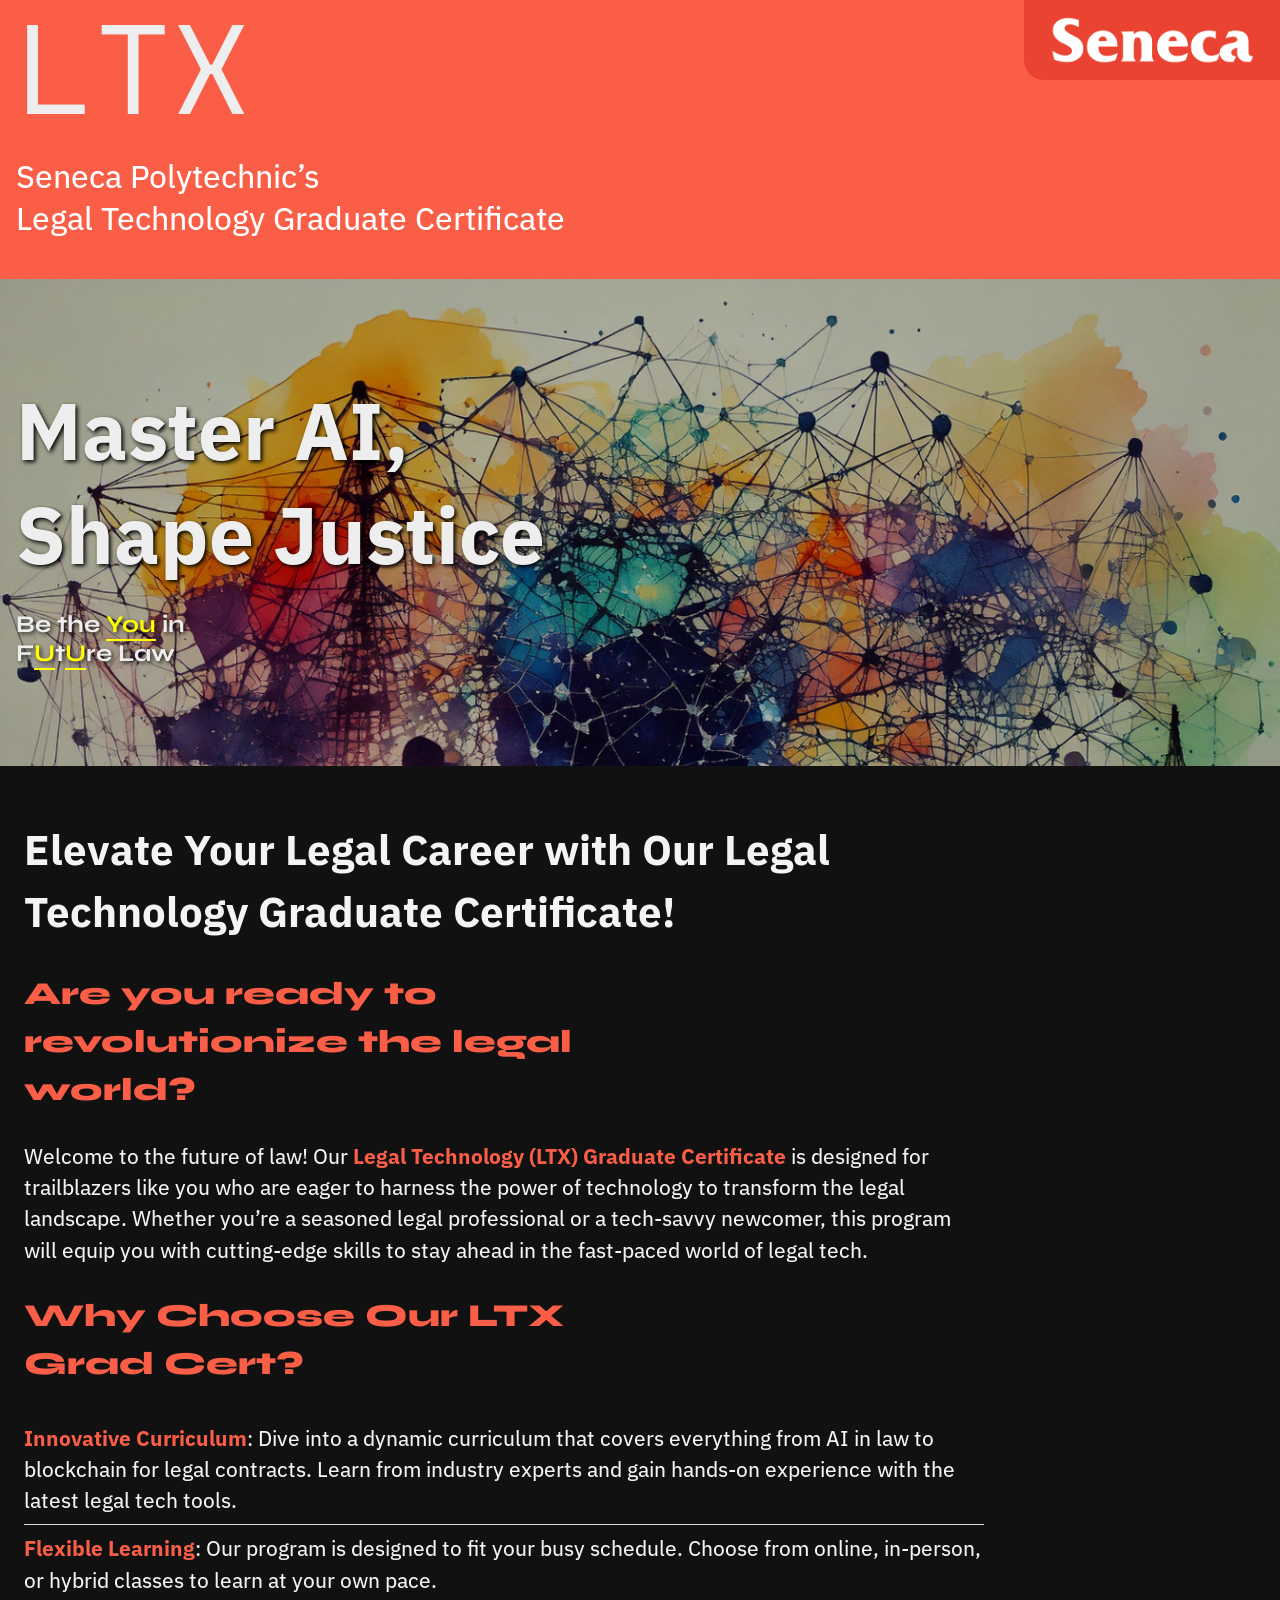
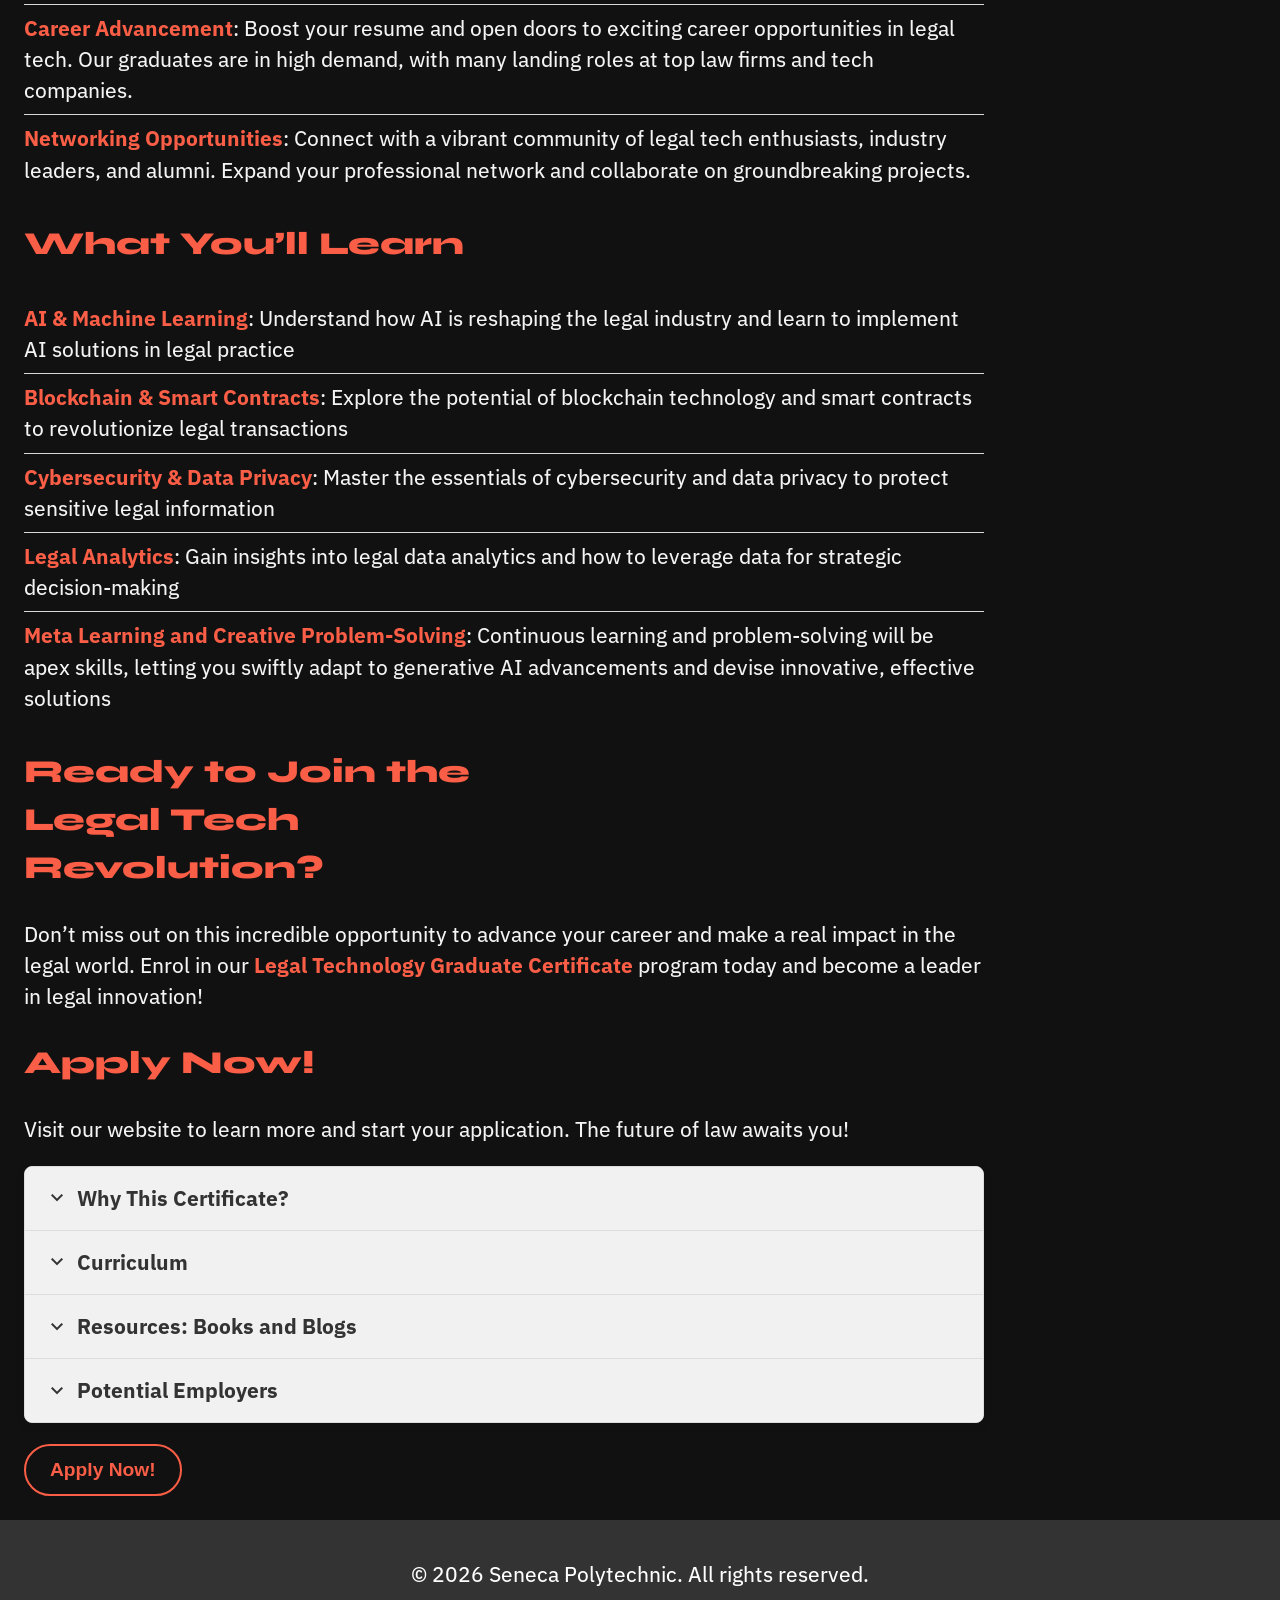
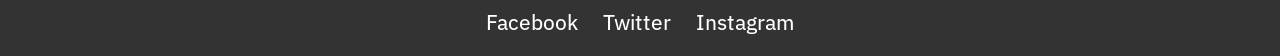
==== index.html @ 1e7fe257 "added missing periods" ====
<!DOCTYPE html>
<html lang="en">
  <head>
    <meta charset="UTF-8" />
    <meta name="viewport" content="width=device-width, initial-scale=1.0" />
    <title>
      LTX | Legal Technology Graduate Certificate | Seneca Polytechnic
    </title>
    <link rel="stylesheet" href="styles.css" />
    <link
      rel="stylesheet"
      href="https://fonts.googleapis.com/css2?family=Material+Symbols+Outlined"
    />
  </head>
  <body>
    <header>
      <div class="school">
        <img src="grfx/SenecaWhite.png" class="w80" alt="">
      </div>
      <div class="logo">LTX</div>
      <p class="medium">
        Seneca Polytechnic’s <br/>
        Legal Technology Graduate Certificate
      </p>
      <!-- <nav>
        <ul>
          <li><a href="index.html" class="active">Home</a></li>
          <li><a href="character-creation.html">Character Creation</a></li>
          <li><a href="classes.html">Classes</a></li>
          <li><a href="quests.html">Quests</a></li>
          <li><a href="progress.html">Progress Tracker</a></li>
          <li><a href="community.html">Community</a></li>
          <li><a href="game.html">Game</a></li>
        </ul>
      </nav> -->
    </header>
    <section class="hero index">
      <h1>Master AI, <br/>
        Shape Justice</p>
        <p class="eyebrow">Be the <span class="highlight">You</span> in <br/>
        F<span class="highlight">U</span>t<span class="highlight">U</span>re Law</p>
<!--       
      <button>Get Started</button> -->
    </section>

    <main>
    <h1>Elevate Your Legal Career with Our Legal Technology Graduate Certificate!</h1>
    <h2>Are you ready to revolutionize the legal world?</h2>
    <p>Welcome to the future of law! Our <strong>Legal Technology (LTX) Graduate Certificate</strong> is designed for trailblazers like you who are eager to harness the power of technology to transform the legal landscape. Whether you’re a seasoned legal professional or a tech-savvy newcomer, this program will equip you with cutting-edge skills to stay ahead in the fast-paced world of legal tech.</p>
    
    <h2>Why Choose Our LTX Grad Cert?</h2>
    <ul class="rule-light">
        <li><strong>Innovative Curriculum</strong>: Dive into a dynamic curriculum that covers everything from AI in law to blockchain for legal contracts. Learn from industry experts and gain hands-on experience with the latest legal tech tools.</li>
        <li><strong>Flexible Learning</strong>: Our program is designed to fit your busy schedule. Choose from online, in-person, or hybrid classes to learn at your own pace.</li>
        <li><strong>Career Advancement</strong>: Boost your resume and open doors to exciting career opportunities in legal tech. Our graduates are in high demand, with many landing roles at top law firms and tech companies.</li>
        <li><strong>Networking Opportunities</strong>: Connect with a vibrant community of legal tech enthusiasts, industry leaders, and alumni. Expand your professional network and collaborate on groundbreaking projects.</li>
    </ul>
    
    <h2>What You’ll Learn</h2>
    <ul class="rule-light">
        <li><strong>AI & Machine Learning</strong>: Understand how AI is reshaping the legal industry and learn to implement AI solutions in legal practice</li>
        <li><strong>Blockchain & Smart Contracts</strong>: Explore the potential of blockchain technology and smart contracts to revolutionize legal transactions</li>
        <li><strong>Cybersecurity & Data Privacy</strong>: Master the essentials of cybersecurity and data privacy to protect sensitive legal information</li>
        <li><strong>Legal Analytics</strong>: Gain insights into legal data analytics and how to leverage data for strategic decision-making</li>
        <li><strong>Meta Learning and Creative Problem-Solving</strong>: Continuous learning and problem-solving will be apex skills, letting you swiftly adapt to generative AI advancements and devise innovative, effective solutions</li>
    </ul>
    
    <h2>Ready to Join the Legal Tech Revolution? </h2>
    <p>Don’t miss out on this incredible opportunity to advance your career and make a real impact in the legal world. Enrol in our <strong>Legal Technology Graduate Certificate</strong> program today and become a leader in legal innovation!</p>
    
    <h2>Apply Now!</h2>
    <p>Visit our website to learn more and start your application. The future of law awaits you!</p>
     <section class="accordion">
    <div class="acc-item">
      <input type="checkbox" id="accordion-1" class="accordion-toggle">
      <label for="accordion-1" class="accordion-header">
        <span class="material-symbols-outlined accordion-arrow">expand_more</span>
        Why This Certificate?
      </label>
      <div class="accordion-content">
        <p>
          This graduate certificate program provides students with an
          interdisciplinary understanding of how technology, especially artificial intelligence (AI),
          intersects with law, legal practice, and governance. Participants will
          gain the skills to evaluate, implement, and manage AI solutions while
          addressing ethical, legal, and policy considerations.
        </p>
         <ol>
  <li><strong>Program Objectives</strong>
    <ul class="rule-dark">
      <li>Understanding the intersection of law and technology</li>
      <li>Proficiency in legal software and tools</li>
      <li>Knowledge of data privacy and cybersecurity laws</li>
      <li>Skills in legal research and document automation</li>
    </ul>
  </li>
  <li><strong>Program Structure</strong>
    <ul class="rule-dark">
      <li><em>Introduction to Legal Technology</em>: Overview of technology in the legal field</li>
      <li><em>Legal Software and Tools</em>: Training on software like case management systems, e-discovery tools, and contract analysis software</li>
      <li><em>Data Privacy and Cybersecurity</em>: Laws and best practices for protecting client data</li>
      <li><em>Legal Research and Document Automation</em>: Using technology to streamline legal research and document creation</li>
      <li><em>Blockchain and Smart Contracts</em>: Understanding blockchain technology and its application in legal contexts</li>
      <li><em>Ethics in Legal Technology</em>: Ethical considerations and professional responsibility in using technology in legal practice</li>
    </ul>
  </li>
  <li><strong>Delivery Method</strong> <br/>
    <span class="icon medium float-L grow accent big"> error </span>
    Students are expected to attend in-person classes. <strong>Some classes may have in-person assessments, even though the course delivery is remote or hybrid!</strong>
    <ul class="rule-dark">
      <li>In-Person: Traditional classroom setting</li>
      <li>Online: Fully online courses, either synchronous (live) or asynchronous (self-paced)</li>
      <li>Hybrid: A combination of in-person and online learning</li>
    </ul>
  </li>
  <li><strong>Program Length</strong>
    <ul class="rule-dark">
      <li>Graduate certificates are completed in eight months over two semesters (Fall, from September to December, and the following Winter, from January to April)</li>
    </ul>
  </li>
  <li><strong>Day Program</strong>
    <ul class="rule-dark">
      <li>Courses for this certificate are offered during the day, with classes and mandatory evaluations scheduled anytime between 8 am and 5 pm, Monday to Friday </li>
    </ul>
  </li>
  <li><strong>Industry Partnerships</strong>
    <ul class="rule-dark">
      <li>Collaborate with legal tech companies and law firms to provide practical experience and networking opportunities for students. Guest lectures, internships, and project-based learning can enhance the program</li>
    </ul>
  </li>
  <li><strong>Accreditation and Approval</strong>
    <ul class="rule-dark">
      <li>Ensure the program meets the accreditation standards and get approval from the relevant academic bodies at Seneca Polytechnic</li>
    </ul>
  </li>
  <li><strong>Marketing and Recruitment</strong>
    <ul class="rule-dark">
      <li>Develop a marketing plan to attract students. Highlight the demand for legal tech skills and the career opportunities available to graduates</li>
    </ul>
  </li>
</ol>

      </div>
    </div>

    <div class="acc-item">
      <input type="checkbox" id="accordion-2" class="accordion-toggle">
      <label for="accordion-2" class="accordion-header">
        <span class="material-symbols-outlined accordion-arrow">expand_more</span>
        Curriculum
      </label>
      <div class="accordion-content">
        
        <!--<table>
  <tr>
    <th>Course</th>
    <th>Course Name and Description</th>
  </tr>
  <tr>
    <td>AIL101</td>
    <td><strong>Introduction to AI and Law</strong><br>Overview of AI technologies and their applications in the legal field.<br>Basic legal principles and how they intersect with AI.</td>
  </tr>
  <tr>
    <td>DSP201</td>
    <td><strong>Data Security and Privacy Law</strong><br>Legal frameworks for data protection and privacy.<br>Case studies on data breaches and compliance requirements.</td>
  </tr>
  <tr>
    <td>AER202</td>
    <td><strong>AI Ethics, Privacy, and Regulation</strong><br>Ethical considerations in AI development and deployment.<br>Regulatory landscape for AI technologies.</td>
  </tr>
  <tr>
    <td>MLL301</td>
    <td><strong>Machine Learning for Legal Professionals</strong><br>Fundamentals of machine learning and its applications in law.<br>Hands-on projects to understand machine learning algorithms.</td>
  </tr>
  <tr>
    <td>LTI302</td>
    <td><strong>Legal Technology and Innovation</strong><br>Emerging technologies in the legal industry.<br>Tools and software for legal practice management and e-discovery.</td>
  </tr>
  <tr>
    <td>ARD303</td>
    <td><strong>AI Research and Development</strong><br>Methodologies for conducting AI research.<br>Current trends and future directions in AI research.</td>
  </tr>
  <tr>
    <td>AIP401</td>
    <td><strong>AI Project</strong><br>Capstone project involving the development or analysis of an AI application in the legal field.<br>Collaboration with peers and industry professionals.</td>
  </tr>
  <tr>
    <td>PSC101</td>
    <td><strong>Problem Solving and Critical Thinking</strong><br>Techniques for effective problem solving in legal contexts.<br>Case studies and practical exercises.</td>
  </tr>
  <tr>
    <td>CLS102</td>
    <td><strong>Continuous Learning Strategies</strong><br>Methods for staying updated with advancements in AI and law.<br>Resources and tools for lifelong learning.</td>
  </tr>
  <tr>
    <td>BCL201</td>
    <td><strong>Blockchain and the Law</strong><br>Legal implications of blockchain technology.<br>Applications of blockchain in legal contracts and transactions.</td>
  </tr>
  <tr>
    <td>CYL202</td>
    <td><strong>Cyberlaw</strong><br>Legal issues related to internet services and digital communication.<br>Impact of cybercrimes on legal practices.</td>
  </tr>
  <tr>
    <td>IPA203</td>
    <td><strong>Intellectual Property in the Age of AI</strong><br>Challenges of protecting intellectual property with AI advancements.<br>Case studies on AI-generated content and IP rights.</td>
  </tr>
</table> -->

<!-- Revised Table-->

<table>
  <tr>
    <th>Course</th>
    <th>Course Name and Description</th>
  </tr>
  <tr>
    <td><strong>PSC101</strong><br><span class="icon accent"> schedule </span> 2h</td>
    <td><strong>Problem Solving and Critical Thinking</strong><br>Techniques for effective problem solving in legal contexts.<br>Case studies and practical exercises.</td>
  </tr>
  <tr>
    <td><strong>CLS102</strong><br><span class="icon accent"> schedule </span> 2h</td>
    <td><strong>Continuous Learning Strategies</strong><br>Methods for staying updated with advancements in AI and law.<br>Resources and tools for lifelong learning.</td>
  </tr>
  <tr>
    <td><strong>AIL101</strong><br><span class="icon accent"> schedule </span> 3h</td>
    <td><strong>Introduction to AI and Law</strong><br>Overview of AI technologies and their applications in the legal field.<br>Basic legal principles and how they intersect with AI.</td>
  </tr>
  <tr>
    <td><strong>DSP201</strong><br><span class="icon accent"> schedule </span> 3h</td>
    <td><strong>Data Security and Privacy Law</strong><br>Legal frameworks for data protection and privacy, including comparison to those used in EU.<br>Case studies on data breaches and compliance requirements.</td>
  </tr>
  <tr>
    <td><strong>BCL201</strong><br><span class="icon accent"> schedule </span> 3h</td>
    <td><strong>Blockchain and the Law</strong><br>Legal implications (both illicit and legitimate) of blockchain technology.<br>Applications of and compliance measures for blockchain in legal contracts and transactions.</td>
  </tr>
  <tr>
    <td><strong>CYL202</strong><br><span class="icon accent"> schedule </span> 3h</td>
    <td><strong>Cyberlaw</strong><br>Legal issues related to internet services and digital communication.<br>Impact of cybercrimes on legal practices.</td>
  </tr>
  <tr>
    <td><strong>AER202</strong><br><span class="icon accent"> schedule </span> 3h</td>
    <td><strong>AI Ethics, Privacy, and Regulation</strong><br>Ethical considerations in AI development and deployment.<br>Regulatory landscape for AI technologies.</td>
  </tr>
  <tr>
    <td><strong>LTI302</strong><br><span class="icon accent"> schedule </span> 3h</td>
    <td><strong>Legal Technology and Innovation</strong><br>Emerging technologies in the legal industry.<br>Tools and software for legal practice management and e-discovery.</td>
  </tr>
  <tr>
    <td><strong>ARD303</strong><br><span class="icon accent"> schedule </span> 3h</td>
    <td><strong>AI Research and Development</strong><br>Methodologies for conducting AI research.<br>Current trends and future directions in AI research.</td>
  </tr>
  <tr>
    <td><strong>MLL301</strong><br><span class="icon accent"> schedule </span> 4h</td>
    <td><strong>Machine Learning for Legal Professionals</strong><br>Fundamentals of machine learning and its applications in law.<br>Hands-on projects to understand machine learning algorithms.</td>
  </tr>
  <tr>
    <td><strong>IPA203</strong><br><span class="icon accent"> schedule </span> 3h</td>
    <td><strong>Intellectual Property in the Age of AI</strong><br>Challenges of protecting intellectual property with AI advancements.<br>Case studies on AI-generated content and IP rights.</td>
  </tr>
  <tr>
    <td><strong>AIP401</strong><br><span class="icon accent"> schedule </span> *</td>
    <td><strong>AI Project</strong><br>Capstone project involving the development or analysis of an AI application in the legal field.<br>Collaboration with peers and industry professionals.</td>
  </tr>
</table>


      </div>
    </div>

    <div class="acc-item">
      <input type="checkbox" id="accordion-3" class="accordion-toggle">
      <label for="accordion-3" class="accordion-header">
        <span class="material-symbols-outlined accordion-arrow">expand_more</span>
        Resources: Books and Blogs
      </label>
      <div class="accordion-content">
        <table>
  <tr>
    <th>Type</th>
    <th>Title</th>
    <th>Author/Source</th>
    <th>Description</th>
  </tr>
  <tr>
    <td>Book</td>
    <td><strong>Rebooting Justice: More Technology, Fewer Lawyers, and the Future of Law</strong></td>
    <td>Benjamin H. Barton and Stephanos Bibas</td>
    <td>This book explores how technology can make legal services more accessible and affordable.</td>
  </tr>
  <tr>
    <td>Book</td>
    <td><strong>Successful Innovation Outcomes in Law: A Practical Guide for Law Firms, Law Departments and Other Legal Organizations</strong></td>
    <td>Dennis Kennedy</td>
    <td>A comprehensive guide on legal innovation, providing practical advice for implementing technology in legal practices.</td>
  </tr>
  <tr>
    <td>Book</td>
    <td><strong>Next Generation Contracts: A Paradigm Shift</strong></td>
    <td>Helena Haapio</td>
    <td>This book discusses how contracts can be developed to be more usable and useful for business, focusing on proactive contract management.</td>
  </tr>
  <tr>
    <td>Book</td>
    <td><strong>The Client-Centered Law Firm: How to Succeed in an Experience-Driven World</strong></td>
    <td>Jack Newton</td>
    <td>A guide on how law firms can leverage technology to improve client experiences and streamline operations.</td>
  </tr>
  <tr>
    <td>Book</td>
    <td><strong>Artificial Intelligence and Legal Analytics: New Tools for Law Practice in the Digital Age</strong></td>
    <td>Kevin D. Ashley</td>
    <td>An in-depth look at how AI and analytics are transforming the legal profession.</td>
  </tr>
  <tr>
    <td>Blog</td>
    <td><strong>Artificial Lawyer</strong></td>
    <td>Artificial Lawyer</td>
    <td>A blog dedicated to the latest news and insights on legal technology and innovation.</td>
  </tr>
  <tr>
    <td>Blog</td>
    <td><strong>LawSites</strong></td>
    <td>Robert Ambrogi</td>
    <td>Covers the latest in legal technology, including reviews of new tools and software.</td>
  </tr>
  <tr>
    <td>Blog</td>
    <td><strong>Legal Tech News</strong></td>
    <td>Legal Tech News</td>
    <td>Provides updates on the latest developments in legal technology and how they impact the legal industry.</td>
  </tr>
  <tr>
    <td>Blog</td>
    <td><strong>The National Society for Legal Technology Blog</strong></td>
    <td>National Society for Legal Technology</td>
    <td>Features articles on various aspects of legal technology and innovation.</td>
  </tr>
  <tr>
    <td>Blog</td>
    <td><strong>LexRatio</strong></td>
    <td>LexRatio</td>
    <td>Offers a curated list of educational content on different sub-fields of legal technology.</td>
  </tr>
</table>

      </div>
    </div>
    <div class="acc-item">
      <input type="checkbox" id="accordion-4" class="accordion-toggle">
      <label for="accordion-4" class="accordion-header">
        <span class="material-symbols-outlined accordion-arrow">expand_more</span>
        Potential Employers
      </label>
      <div class="accordion-content">

        <table>
  <tr>
    <th>Sector</th>
    <th>Potential Employers</th>
  </tr>
  <tr>
    <td><strong>Law Firms</strong></td>
    <td>
      <ul>
        <li>Large Law Firms (e.g., Macfarlanes)</li>
        <li>Boutique Law Firms specializing in technology law or intellectual property</li>
      </ul>
    </td>
  </tr>
  <tr>
    <td><strong>Corporate Legal Departments</strong></td>
    <td>
      <ul>
        <li>In-House Legal Teams in corporations</li>
      </ul>
    </td>
  </tr>
  <tr>
    <td><strong>Legal Technology Companies</strong></td>
    <td>
      <ul>
        <li>Legal Tech Startups</li>
        <li>Established Legal Tech Firms (e.g., Clio, Relativity, Thomson Reuters)</li>
      </ul>
    </td>
  </tr>
  <tr>
    <td><strong>Government and Public Sector</strong></td>
    <td>
      <ul>
        <li>Regulatory Bodies (e.g., Law Society of Ontario, Ministry of Labour)</li>
        <li>Judicial and Tribunal Systems</li>
      </ul>
    </td>
  </tr>
  <tr>
    <td><strong>Consulting Firms</strong></td>
    <td>
      <ul>
        <li>Legal and Technology Consulting Firms (e.g., Deloitte, PwC, EY)</li>
      </ul>
    </td>
  </tr>
  <tr>
    <td><strong>Academia and Research</strong></td>
    <td>
      <ul>
        <li>Universities and Research Institutions</li>
      </ul>
    </td>
  </tr>
  <tr>
    <td><strong>Non-Profit Organizations</strong></td>
    <td>
      <ul>
        <li>Legal Aid Societies</li>
        <li>Charities</li>
        <li>Non-Governmental Organizations (NGOs)</li>
      </ul>
    </td>
  </tr>
</table>

      
      
      </div>
  </section>
  <p></p>
  <button class="button-pill">
    Apply Now!
  </button>
  </main>
    <footer>
      <p>© 2026 Seneca Polytechnic. All rights reserved.</p>
      <div class="social-media">
        <a href="#">Facebook</a>
        <a href="#">Twitter</a>
        <a href="#">Instagram</a>
      </div>
    </footer>
  </body>
</html>
---- styles.css ----
@import url('https://fonts.googleapis.com/css2?family=Alegreya+SC:ital,wght@0,400..700;1,400..700&family=Alegreya+Sans+SC:ital,wght@0,100..700;1,100..700&family=Alegreya+Sans:ital,wght@0,100..900;1,100..900&family=IBM+Plex+Sans:ital,wght@0,100..700;1,100..700&family=Alegreya:ital,wght@0,400..900;1,400..900&family=Inter:ital,opsz,wght@0,14..32,100..900;1,14..32,100..900&family=Public+Sans:ital,wght@0,100..900;1,100..900&family=Space+Mono:ital,wght@0,400;0,700;1,400;1,700&family=Syne:wght@400..800&family=UnifrakturCook:wght@700&display=swap');

:root {
    --accent: #fa5e46;
    --header: #FA5E46;
    /* --accent: #39FF14; */
    --orange: #ff6700;
    --light: #eee;
    --button-color: #76c7c0;
    --border-color: #e0e0e0;
    --school: #da291c;
    --font-sans: "IBM Plex Sans"; 
    /* --font-sans: "Public Sans";
    /* --font-sans: "Inter"; */
    --font-serif: "Alegreya";
    --font-display: "IBM Plex Sans";
    /*--font-display: "Public Sans";
    /* --font-display: "Inter"; */
    --font-pop: "Syne";
    --font-logo: "Space Mono";
    --width-max: 60rem;
    --highlight: #ff0;
}
body {
    font-family: var(--font-sans), sans-serif;
    margin: 0;
    padding: 0;
    /* background-color: #f4f4f4; */
    background-color: #111;
    color: #f4f4f4;
    font-size: 1.3rem;
    font-weight: 450;
}

header {
    background-color: var(--header);
    color: #fff;
    padding: 0.5rem 1rem;
    text-align: left;
}

header .logo {
    font-size: 8rem;
    font-family: var(--font-logo);
    font-weight: 200;
    color: var(--light);
    line-height: 0.9;
}

header .school {
    position: fixed;
    top: 0;
    right: 0;  
    width: clamp(20%, 15rem, 15rem);
    height: clamp(3rem, 5rem, 5rem);
    background-color: rgba(218, 41, 28, 0.5);
    border-radius: 0 0 0 1.25rem;
    display: flex;
    align-items: center;
    justify-content: center;
    color: white;
    font-size: 1rem;
}
header .school img {
    max-width: 80%;
    padding: 0.5rem;
}

header a {
    font-size: 1.5rem;
    border-radius: 1.5rem;
    background-color: black;
    padding: 0.5rem 2rem;
    text-decoration: none;
    display: inline-block;
    cursor: poAlegreya Sans;
    border-radius: 16px;
}
header a:hover {
    background-color: goldenrod;
    color: #333;
}
strong {
    font-weight: 750;
    font-family: inherit;
    font-size: inherit;
    color: var(--accent);
}

nav ul {
    list-style: none;
    padding: 0;
}

nav ul li {
    display: inline;
    margin: 0 10px;
}

nav ul li a {
    color: #fff;
    text-decoration: none;
}
nav ul li a.active {
    cursor:default;
    background-color: #666;
    color: black;
}

.hero {
    background-size: cover;
    background-blend-mode: multiply;
    /* background-color: rgba(0, 102, 178, 0.8); */
    background-color: rgba(10, 10, 10, 0.3);
    color: var(--light);
    text-align: left;
    padding: 2rem 1rem;
}
.index {
    background-image: url('grfx/hero-bg-watercolour-0.jpg');
}
.quest {
    background-image: url('grfx/hero-bg-quest-wizard-f.jpg');
}

.hero h1 {
    font-size: 5rem;
    text-shadow: 2px 2px 4px rgba(0, 0, 0, 1);
    /* Text shadow */
    font-family: var(--font-display);
}

.hero p {
    font-size: 24px;
    text-shadow: 2px 2px 4px rgba(0, 0, 0, 0.7);
    /* Text shadow */
}

.hero button {
    background-color: var(--button-color);
    border: none;
    padding: 10px 20px;
    font-size: 1.5rem;
    cursor: pointer;
    border-radius: 1rem;
    font-family: var(--font-sans);
}
.hero button:hover {
    background-color: gold;
    color: #111;
}
.eyebrow {
    font-size: 2rem;
    font-family: "Syne";
}
main {
    padding: 1.5rem;
    max-width: var(--width-max);
    width: 90%;    
    h2 {
        color: var(--accent);
        font-family: var(--font-pop);
        font-weight: 900;
        font-size: 2rem;
        width:60%;
        max-width: 50rem;
    }
    * {
        line-height: 150%;
    }
}

.features {
    display: flex;
    flex-wrap: wrap;
    justify-content: space-around;
    gap: 1rem;
}

.feature {
    flex: 1 1 25rem;
    text-align: center;
    padding: 1rem;
    box-sizing: border-box;
    margin: 0.5rem 0.5rem;
    h2 {
        font-family: var(--font-pop);
        font-weight: 400;
        font-size: 2rem;
    }
    max-width: 50rem;
    border-radius: 1rem;
    border: 1px solid silver;
    cursor: poAlegreya Sans;
}

.feature:hover {
    /* background-color: #bbddfd; */
    background-color: #fffaa0;
}
.highlight {
    color: var(--highlight);
    border-bottom: 2px solid var(--highlight);
}

@media (max-width: 50rem) {
    .feature {
        flex: 1 1 100%;
    }
}

.feature li {
    text-align: left;
}

.feature img {
    width: 100%;
    border-radius: 0.5rem;
}
.feature img.half {
    width: 50%;
}

ul.rule-light {
    list-style: none;
    margin: 0;
    padding: 0;
}

ul.rule-light>li {
    margin: 0;
    padding: 0.5rem 0;
}

ul.rule-light>li {
    border-bottom: 1px solid #d9d9d9;
}

ul.rule-light>li:last-child {
    border-bottom: none;
}

ul.rule-dark {
    list-style: none;
    margin: 0;
    padding: 0;
}

ul.rule-dark>li {
    margin: 0;
    padding: 0.5rem 0;
}

ul.rule-dark>li {
    border-bottom: 1px solid #111;
}

ul.rule-dark>li:last-child {
    border-bottom: none;
}


.button-pill {
    display: inline-block;
    padding: 0.6rem 1.5rem;
    border: 2px solid var(--accent);
    border-radius: 50px;
    background-color: transparent;
    color: var(--accent);
    font-size: 1.2rem;
    text-align: center;
    text-decoration: none;
    transition: background-color 0.3s, color 0.3s;
    font-weight: 900;
}

.button-pill:hover {
    background-color: var(--accent);
    color: var(--light);
    border: 2px solid var(--light);
}

#core-curriculum {
    line-height: 1.6;
    margin: 1.5rem;
}

#core-curriculum h2 {
    font-size: 2rem;
    font-family: var(--font-pop);
    color: #2a4d69;
    text-transform: uppercase;
    border-bottom: 0.4rem solid #4b86b4;
    padding-bottom: 0.5rem;
}

#core-curriculum .course {
    margin: 1.5rem 0;
    background: #f9f9f9;
    border: 1px solid #ddd;
    border-radius: 0.5rem;
    padding: 1rem;
}

#core-curriculum .course h3 {
    font-size: 1.5rem;
    color: #333;
    margin-bottom: 0.5rem;
}

#core-curriculum .course ul {
    padding-left: 1.5rem;
}

#core-curriculum .course ul li {
    margin: 0.5rem 0;
}
/* Accordion */

.accordion {
    /* width: 90%; */
    max-width: var(--width-max);
    /* 600px → 37.5rem */
    background-color: #fff;
    border: 1px solid #ddd;
    border-radius: 0.5rem;
    /* 8px → 0.5rem */
    overflow: hidden;
    box-shadow: 0 0.125rem 0.5rem rgba(0, 0, 0, 0.1);
    /* 2px, 8px → 0.125rem, 0.5rem */
}

.acc-item {
    border-bottom: 1px solid #ddd;
}

.acc-item:last-child {
    border-bottom: none;
}

.accordion-toggle {
    display: none;
}

.accordion-header {
    display: flex;
    align-items: center;
    gap: 0.5rem;
    /* Added spacing between arrow and text */
    padding: 1rem 1.25rem;
    /* 15px, 20px → 1rem, 1.25rem */
    font-size: 1.125rem;
    /* 18px → 1.125rem */
    font-weight: bold;
    color: #333;
    background-color: #f1f1f1;
    cursor: pointer;
    transition: background-color 0.3s;
    font-size: inherit;
}

.accordion-header:hover {
    background-color: #e1e1e1;
}

/* Arrow styles */
.accordion-arrow {
    font-size: 1.25rem;
    /* Arrow size */
    transform: rotate(0);
    transition: transform 0.3s ease;
}

.accordion-toggle:checked+.accordion-header .accordion-arrow {
    transform: rotate(-90deg);
    /* Rotate arrow when expanded */
}

.accordion-content {
    max-height: 0;
    overflow: hidden;
    padding: 0 1.25rem;
    /* 20px → 1.25rem */
    background-color: #fff;
    color: #666;
    transition: max-height 0.3s ease, padding 0.3s ease;
}

/* When the checkbox is checked, expand the content */
.accordion-toggle:checked+.accordion-header+.accordion-content {
    max-height: none;
    /* 200px → 12.5rem */
    padding: 1rem 1.25rem;
    /* 15px, 20px → 1rem, 1.25rem */
}

/* End Accordion */
.pith {
    /* font-family: inherit; */
    font-family: "IM Fell English";
    font-size: 1.7rem;
    font-style: italic;
    .sc {
        font-family: "IM Fell English SC";
    }
}
.pop {
    font-size: inherit;
    font-family: "Alegreya Sans";
    font-style: normal;
    font-weight: 700;
    padding: 0.2rem;
    background-color: orange;
    color: #333;
    border-radius: 0.5rem;
}

footer {
    background-color: #333;
    color: #fff;
    text-align: center;
    padding: 20px 0;
}

footer .social-media a {
    color: #fff;
    margin: 0 10px;
    text-decoration: none;
}
.icon {
    justify-self: baseline;
    font-family: "Material Symbols Outlined";
    color: orange;
}
.float-L {
    float: left;
}

/* Tables */

table {
    width: 100%;
    border-collapse: separate;
    border-spacing: 0 15px;
    /* Adds space between rows */
}

th,
td {
    padding: 15px;
    text-align: left;
}

tr {
    background: linear-gradient(135deg, #f3f3f3, #e2e2e2);
    border-radius: 10px;
    transition: transform 0.2s ease-in-out;
}

tr:hover {
    transform: scale(1.02);
}

th {
    background: #333;
    color: white;
    border-radius: 10px 10px 0 0;
}

td {
    background: white;
    border-radius: 0 0 10px 10px;
    vertical-align: top;
}

tr:first-child td {
    border-radius: 10px 10px 0 0;
}

tr:last-child td {
    border-radius: 0 0 10px 10px;
}
table ul {
    margin-top: 0;
}
/* Typopgraphic tricks and eye candy */
.accent {
    color: var(--accent);
}
.sc {
    font-style: inherit;
    font-size: inherit;
    font-family: 'Alegreya SC';
}

.fantasy {
    font-family: "Alegreya Sans";
    font-style: normal;
    font-size: inherit;
}

.grow {
    display: inline-block;
    transition:  transform 0.3s ease, font-size 0.3s ease;
}
.grow:hover {
    transform: scale(1.3) rotate(-45deg);
}
.medium {
    font-size: 2rem;
}
.big {
    font-size: 3rem;
}
.huge {
    font-size: 6rem;
}
.unleaded {
    margin:0;
    line-height: 0.9;
}
.call-out {
    border: 2px dotted orange;
    border-radius: 10px;
    padding: 0.4rem;
    margin:0;
    display: inline-block;
}
.deck {
    text-align: center;
    font-size: 4rem;
    font-style: italic;
    width: 100%;
    display: block;
}
.w080 {
    width:80%;
}
.w100 {
    width:100%;
}
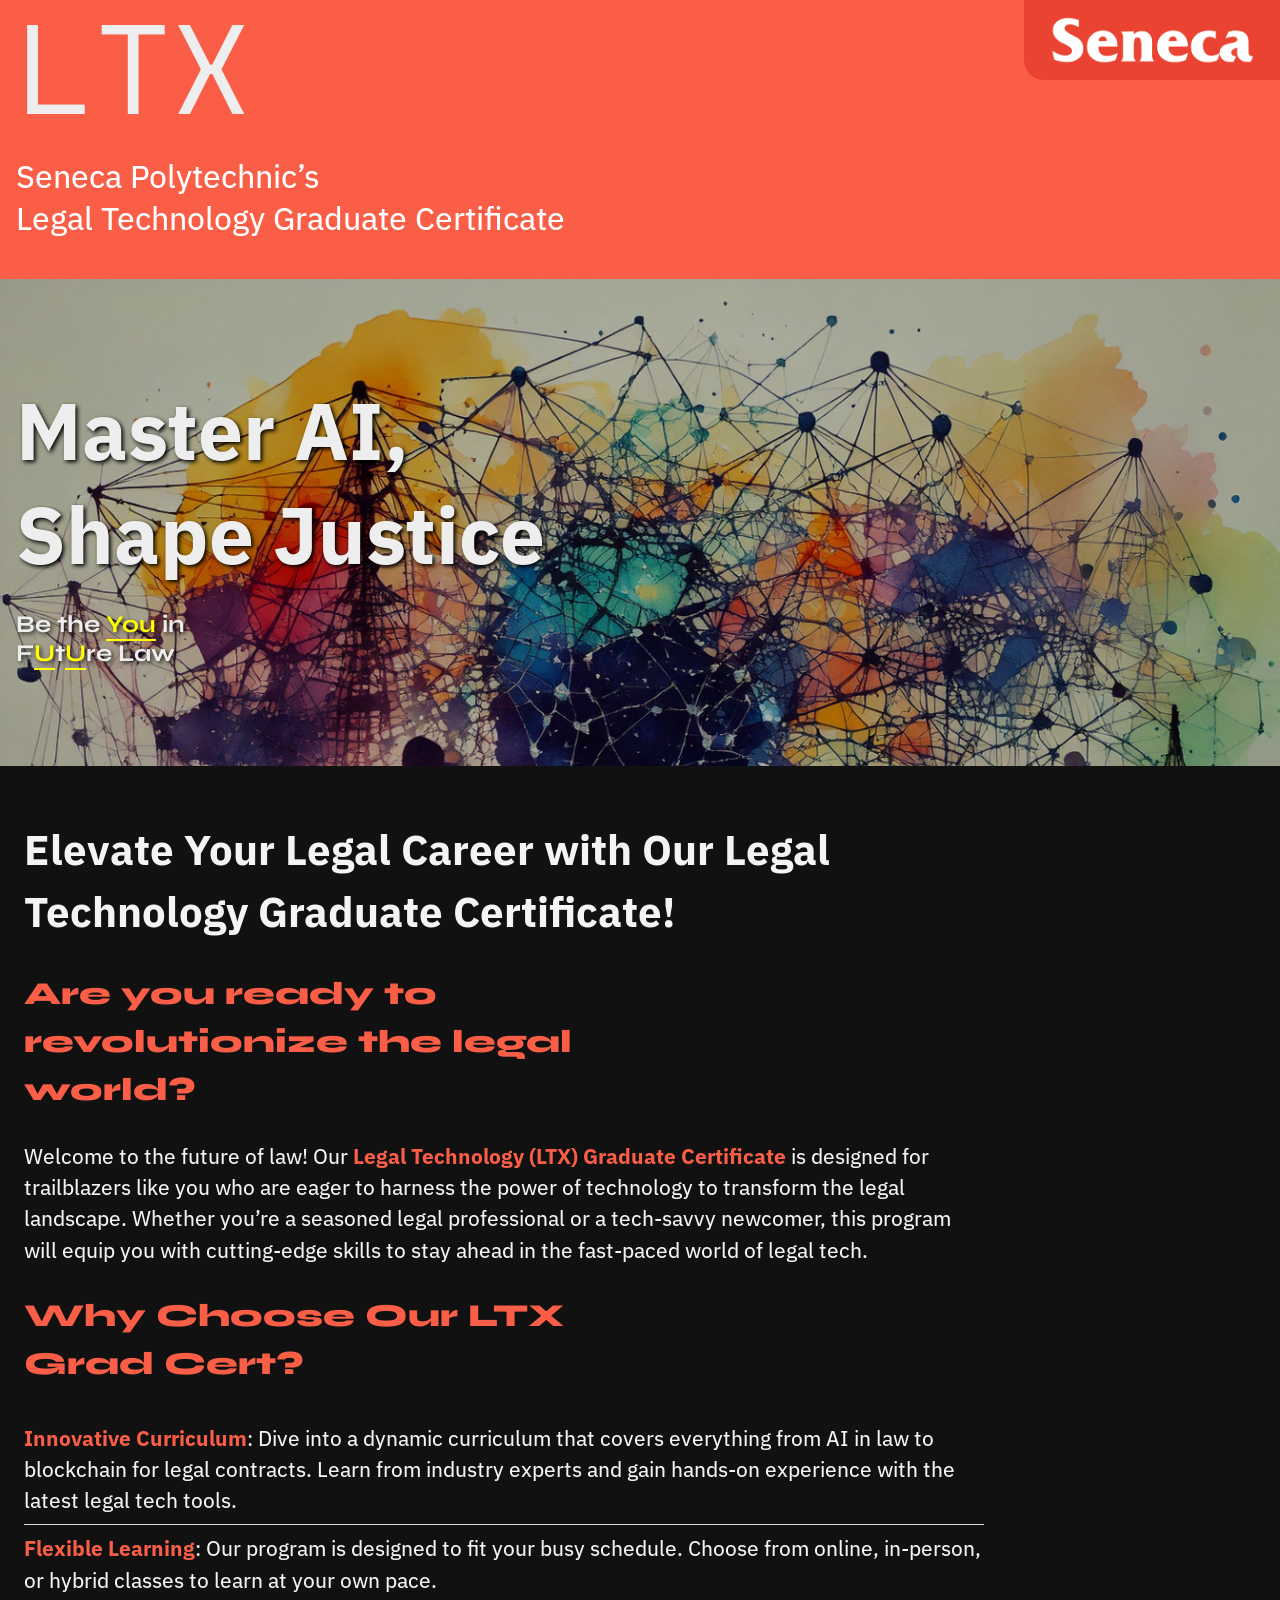
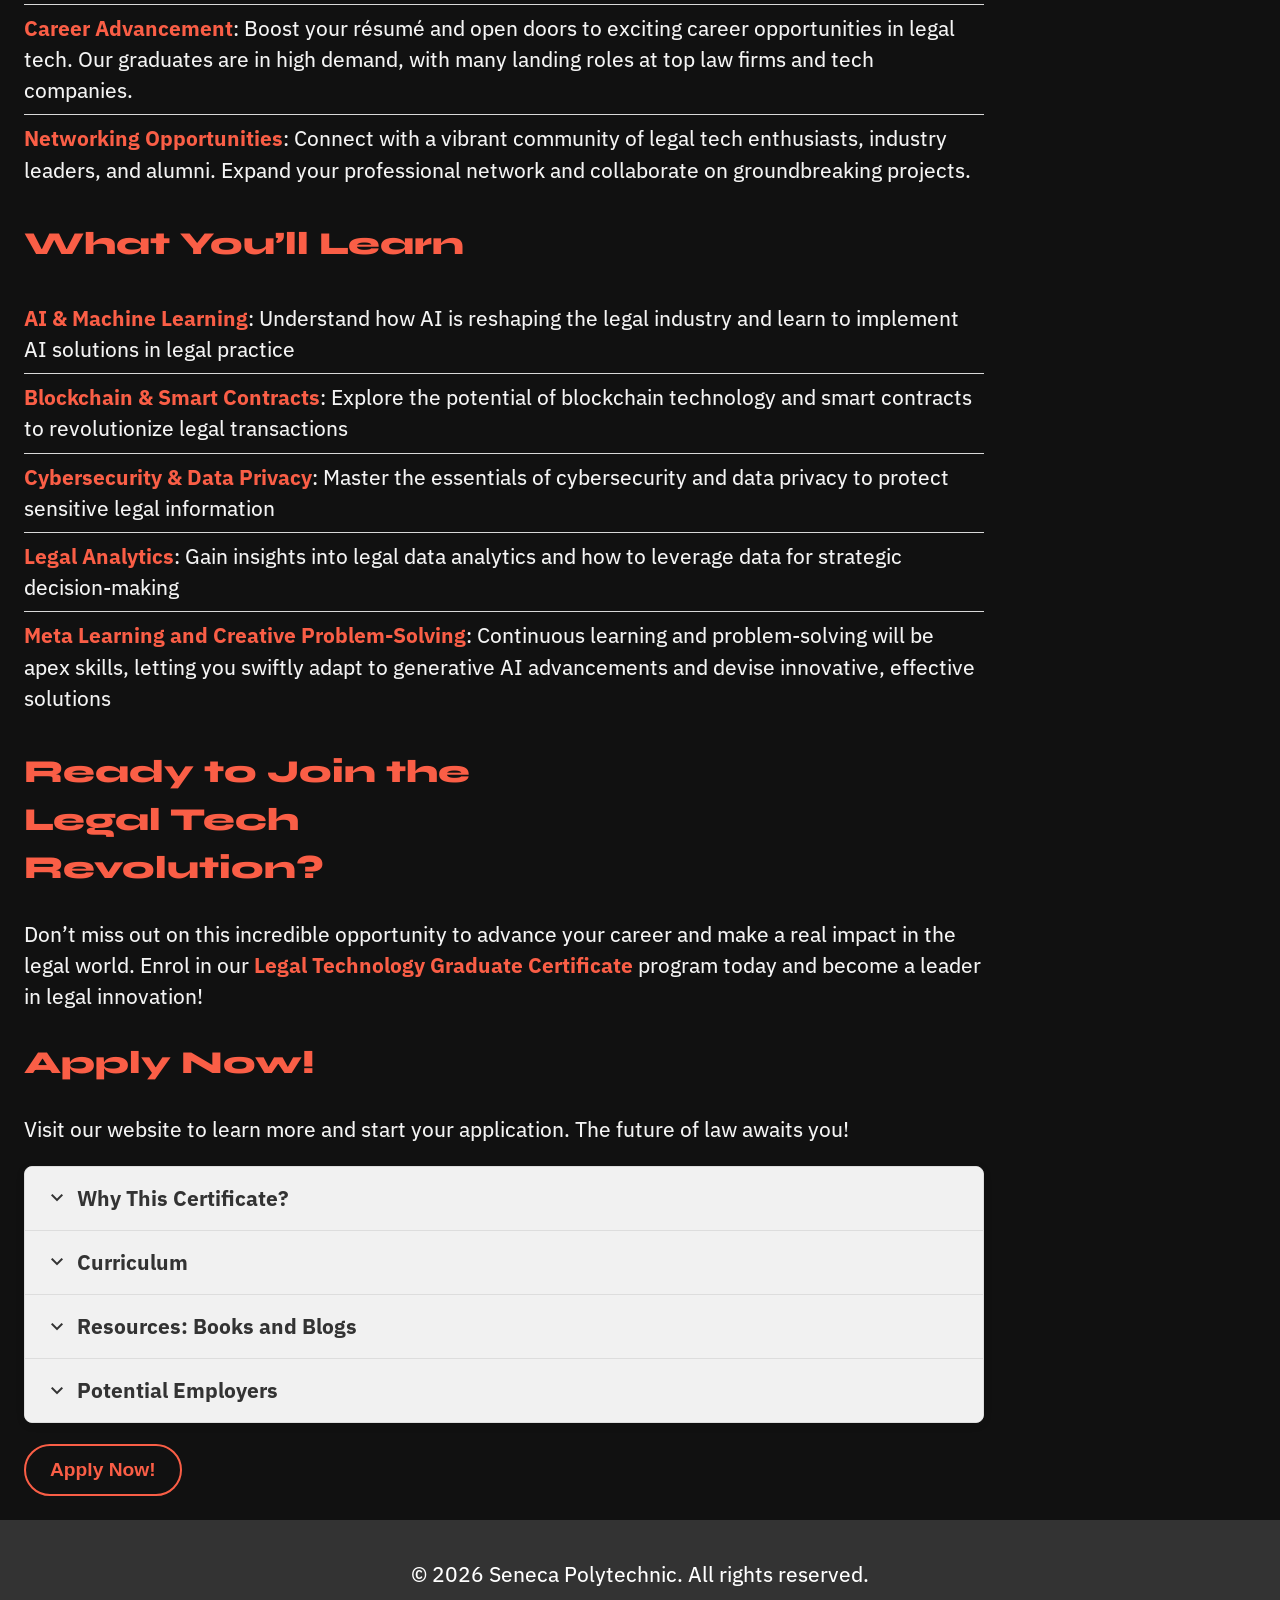
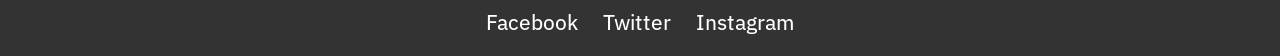
==== commit 208162fa: "spelled résumé correctly" ====
--- a/index.html
+++ b/index.html
@@ -52,7 +52,7 @@
     <ul class="rule-light">
         <li><strong>Innovative Curriculum</strong>: Dive into a dynamic curriculum that covers everything from AI in law to blockchain for legal contracts. Learn from industry experts and gain hands-on experience with the latest legal tech tools.</li>
         <li><strong>Flexible Learning</strong>: Our program is designed to fit your busy schedule. Choose from online, in-person, or hybrid classes to learn at your own pace.</li>
-        <li><strong>Career Advancement</strong>: Boost your resume and open doors to exciting career opportunities in legal tech. Our graduates are in high demand, with many landing roles at top law firms and tech companies.</li>
+        <li><strong>Career Advancement</strong>: Boost your r&eacute;sum&eacute; and open doors to exciting career opportunities in legal tech. Our graduates are in high demand, with many landing roles at top law firms and tech companies.</li>
         <li><strong>Networking Opportunities</strong>: Connect with a vibrant community of legal tech enthusiasts, industry leaders, and alumni. Expand your professional network and collaborate on groundbreaking projects.</li>
     </ul>
     
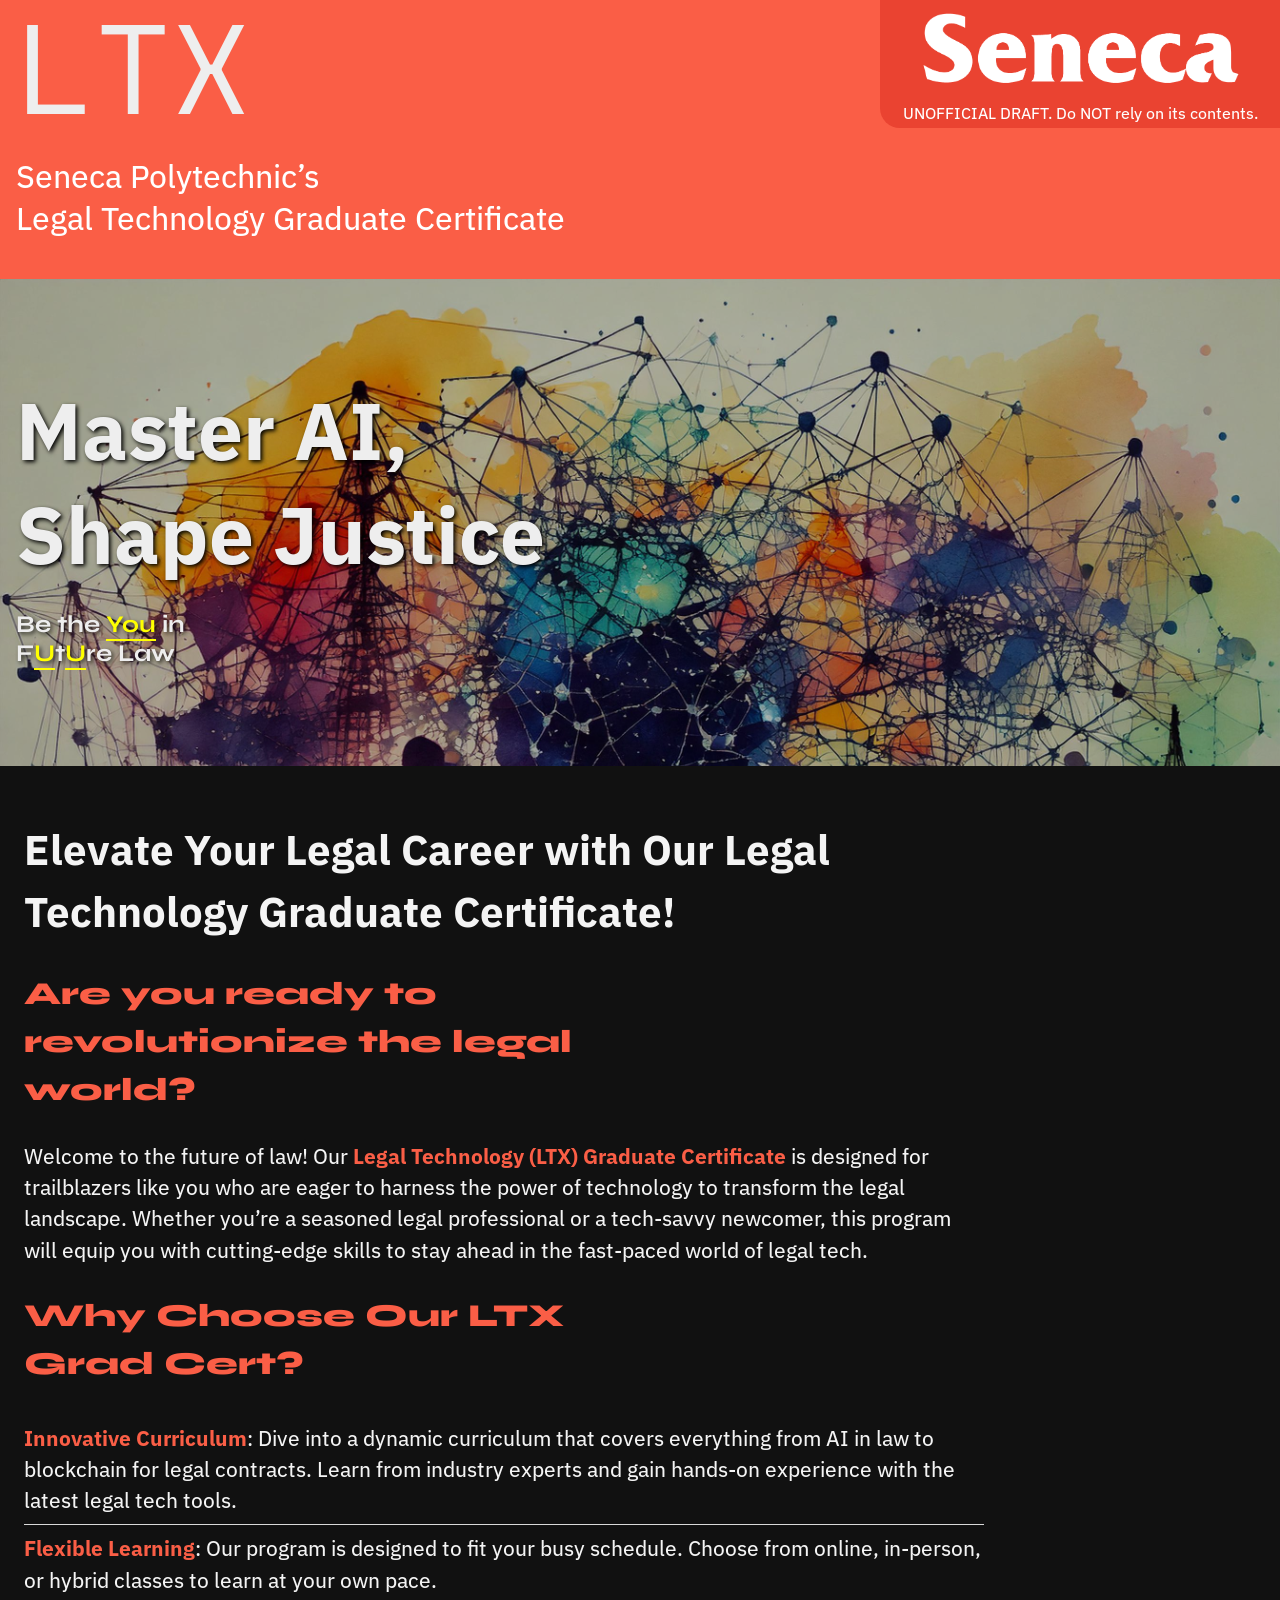
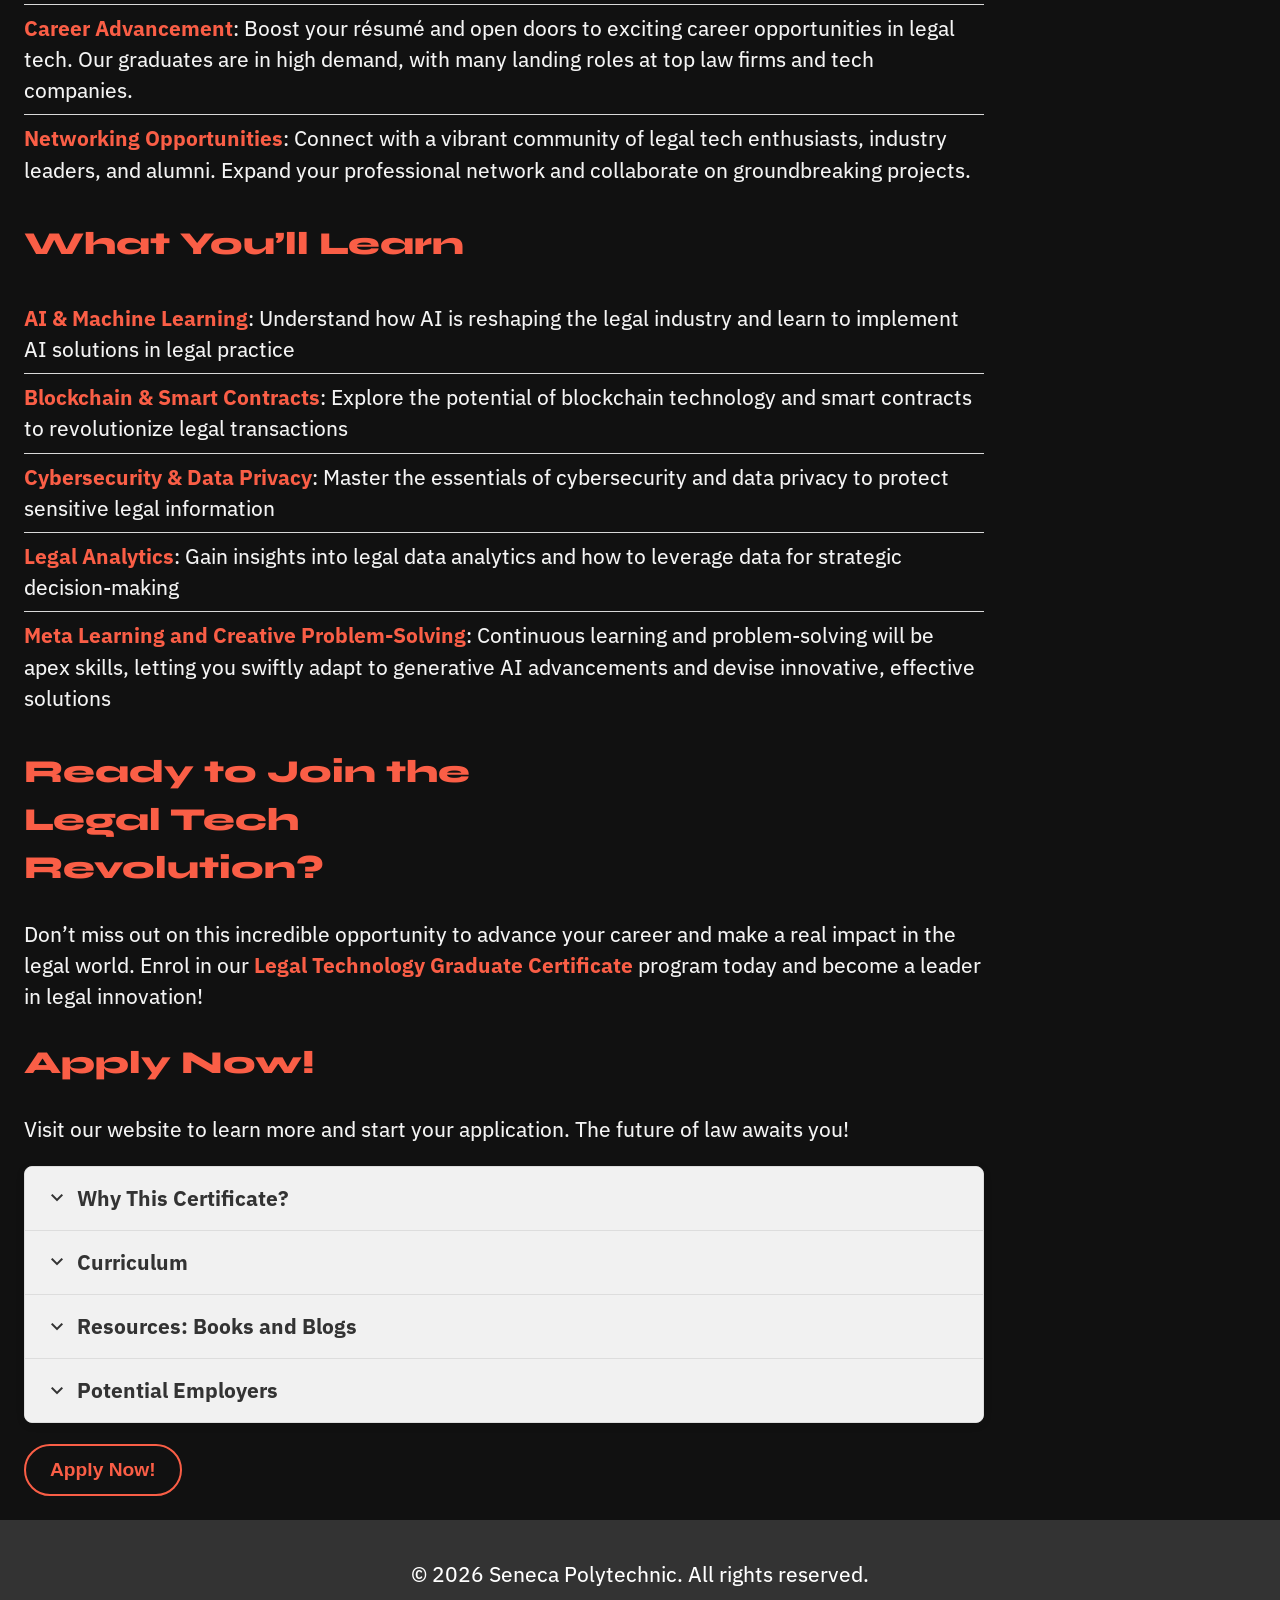
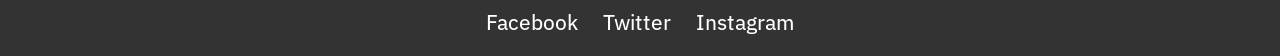
==== commit 1b6d0317: "added draft content warning" ====
--- a/index.html
+++ b/index.html
@@ -15,7 +15,8 @@
   <body>
     <header>
       <div class="school">
-        <img src="grfx/SenecaWhite.png" class="w80" alt="">
+        <img src="grfx/SenecaWhite.png" alt="">
+        <p class="warning">UNOFFICIAL DRAFT. Do NOT rely on its contents. </p>
       </div>
       <div class="logo">LTX</div>
       <p class="medium">
--- a/styles.css
+++ b/styles.css
@@ -51,19 +51,21 @@
     position: fixed;
     top: 0;
     right: 0;  
-    width: clamp(20%, 15rem, 15rem);
-    height: clamp(3rem, 5rem, 5rem);
+    width: 25em;
+    height: 7em;
     background-color: rgba(218, 41, 28, 0.5);
     border-radius: 0 0 0 1.25rem;
     display: flex;
     align-items: center;
     justify-content: center;
+    flex-direction: column;
     color: white;
     font-size: 1rem;
+    padding-top: 1em;
+    line-height: 1;
 }
 header .school img {
     max-width: 80%;
-    padding: 0.5rem;
 }
 
 header a {
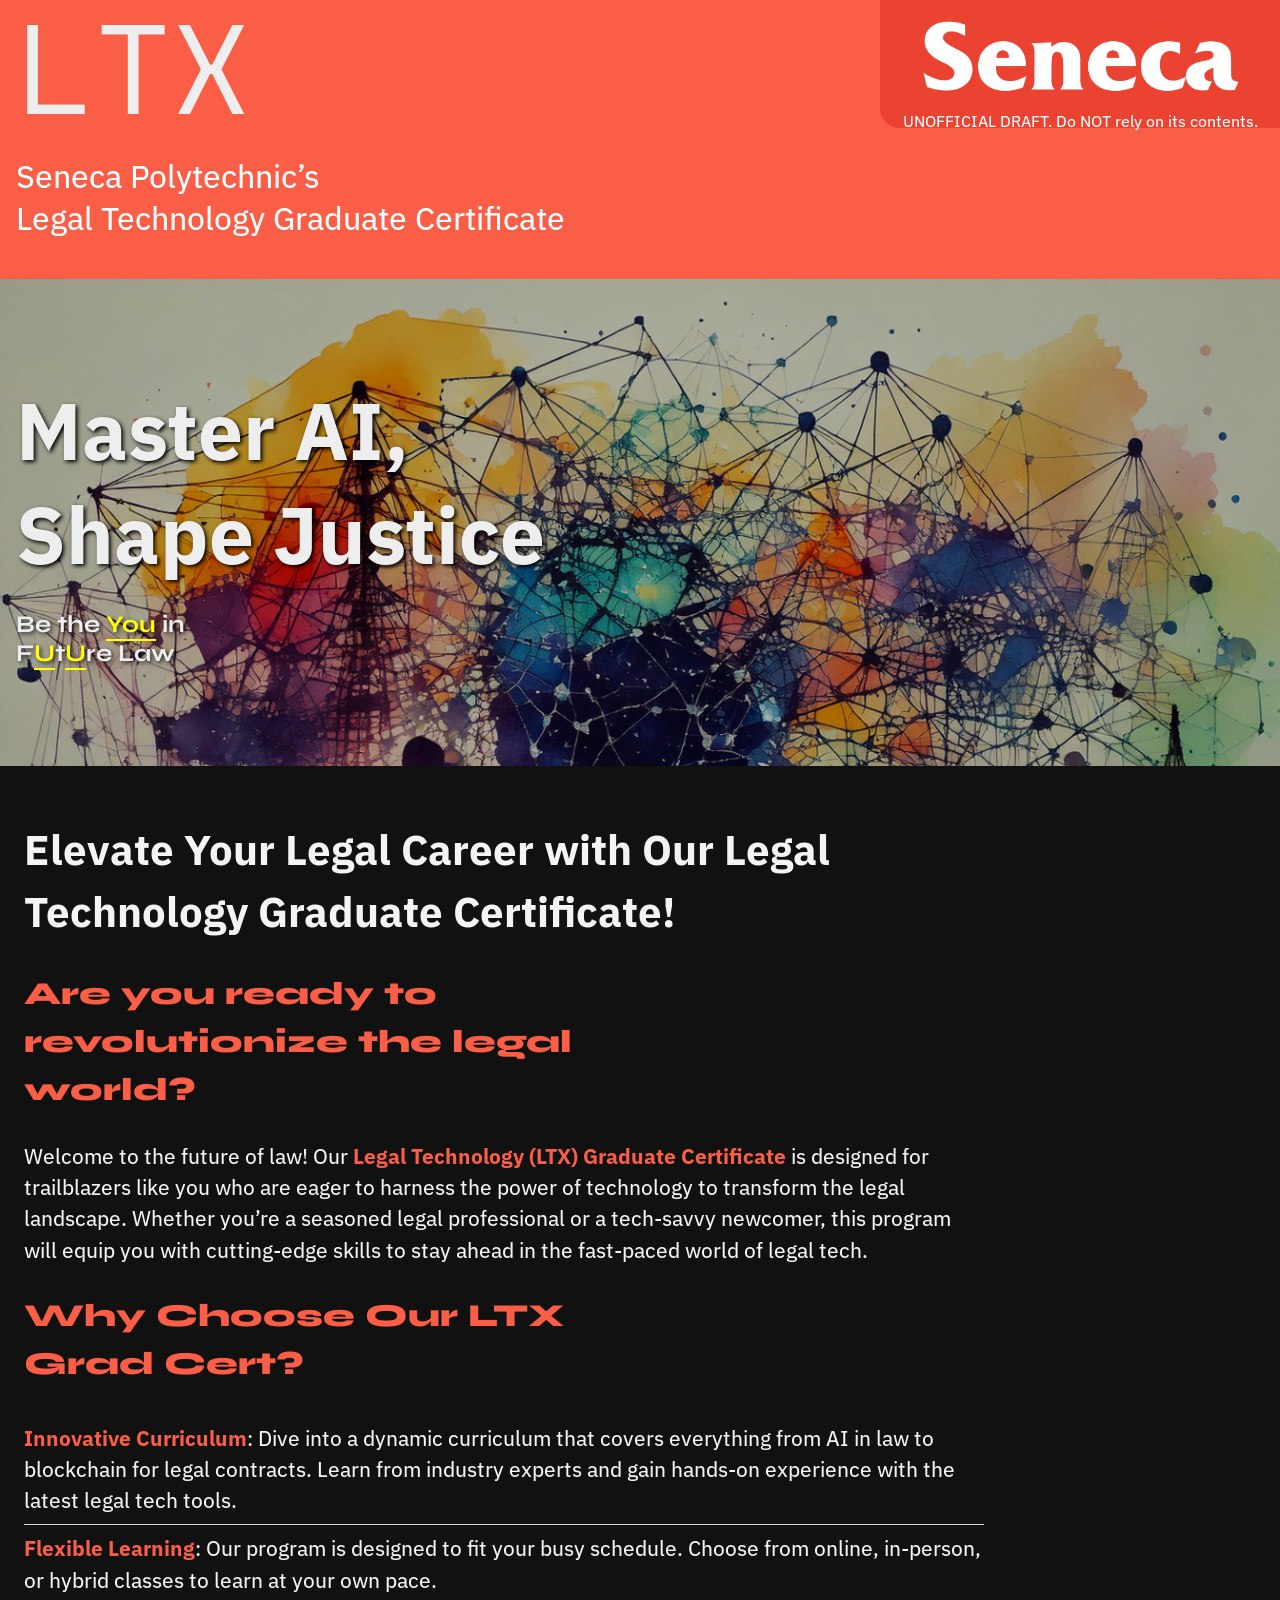
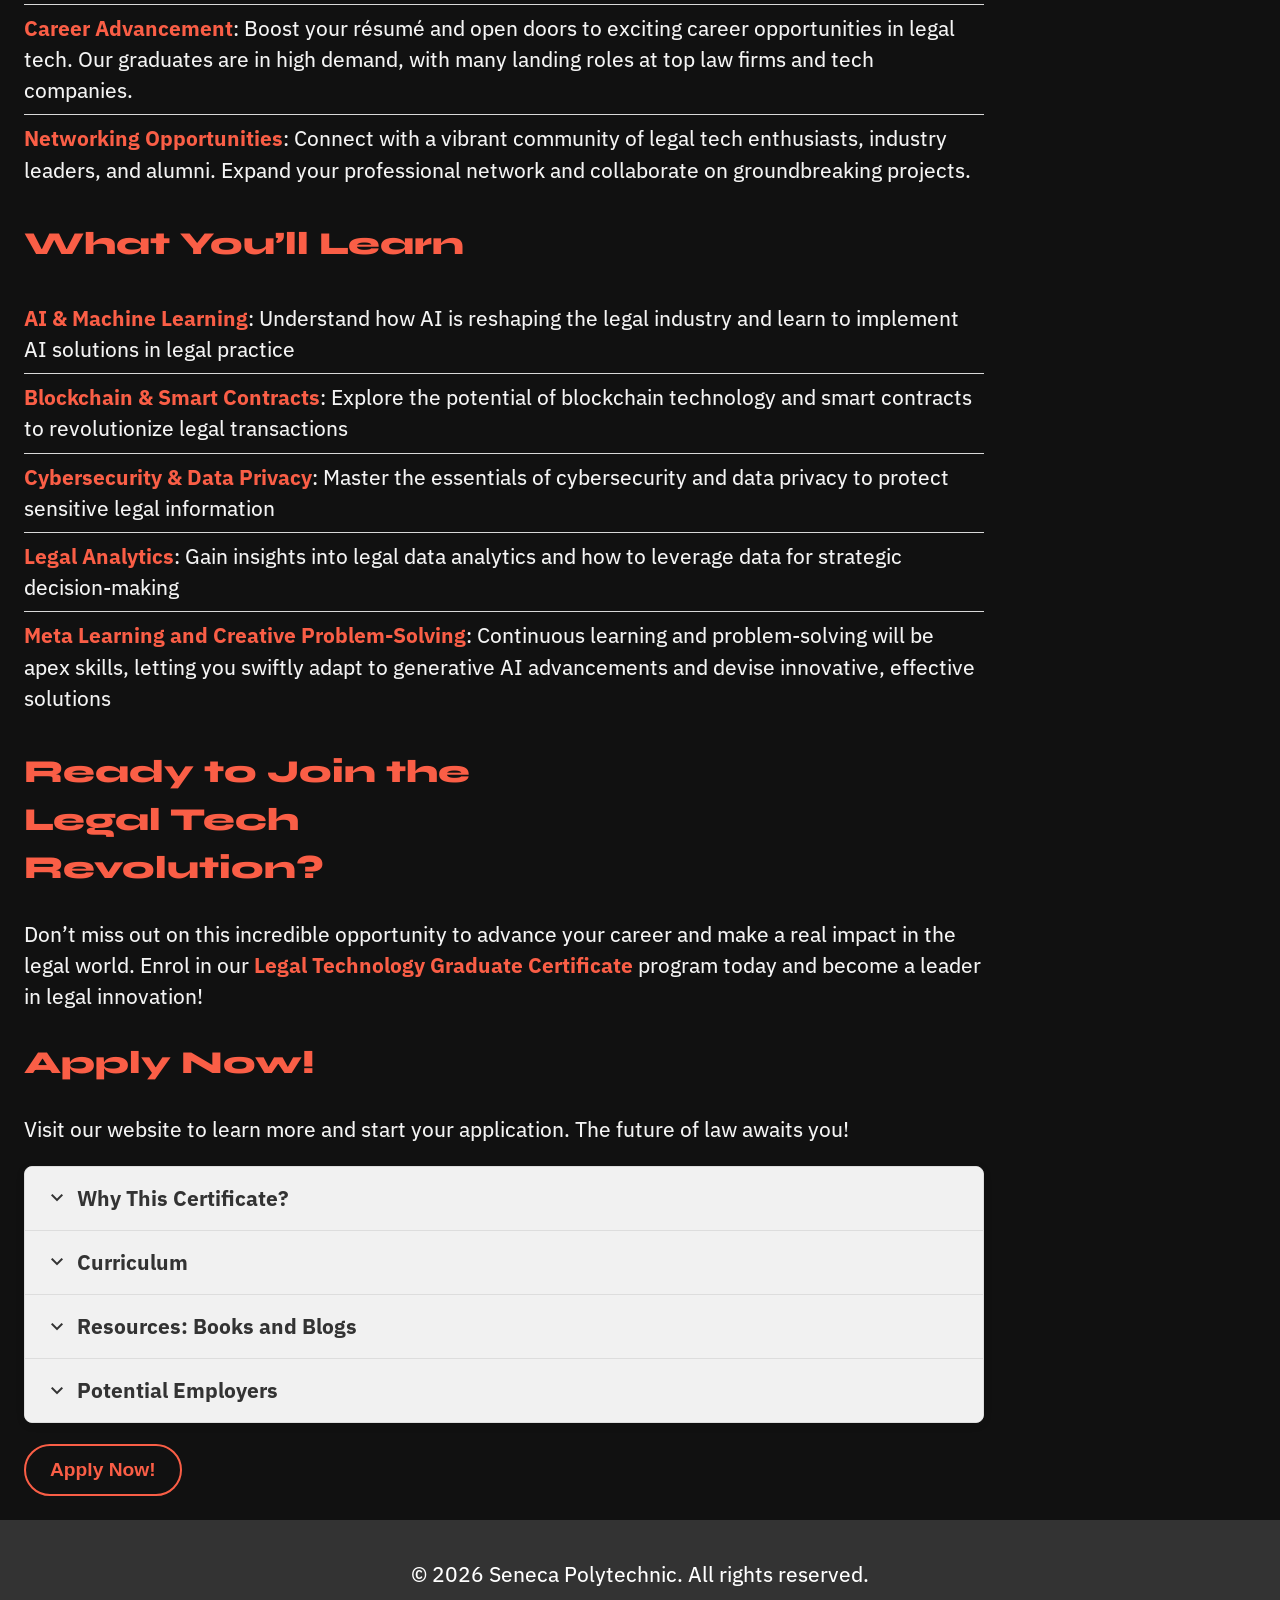
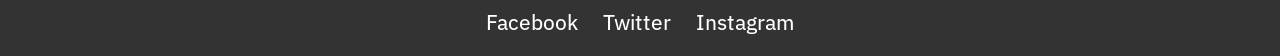
==== commit 8f88d579: "added draft content warning, 3" ====
--- a/index.html
+++ b/index.html
@@ -15,8 +15,8 @@
   <body>
     <header>
       <div class="school">
-        <img src="grfx/SenecaWhite.png" alt="">
-        <p class="warning">UNOFFICIAL DRAFT. Do NOT rely on its contents. </p>
+        <img src="grfx/SenecaWhite.png" alt=""><br clear="all"/>
+        <span class="warning">UNOFFICIAL DRAFT. Do NOT rely on its contents. </span>
       </div>
       <div class="logo">LTX</div>
       <p class="medium">
--- a/styles.css
+++ b/styles.css
@@ -66,6 +66,8 @@
 }
 header .school img {
     max-width: 80%;
+    padding:0;
+    line-height: 1;
 }
 
 header a {
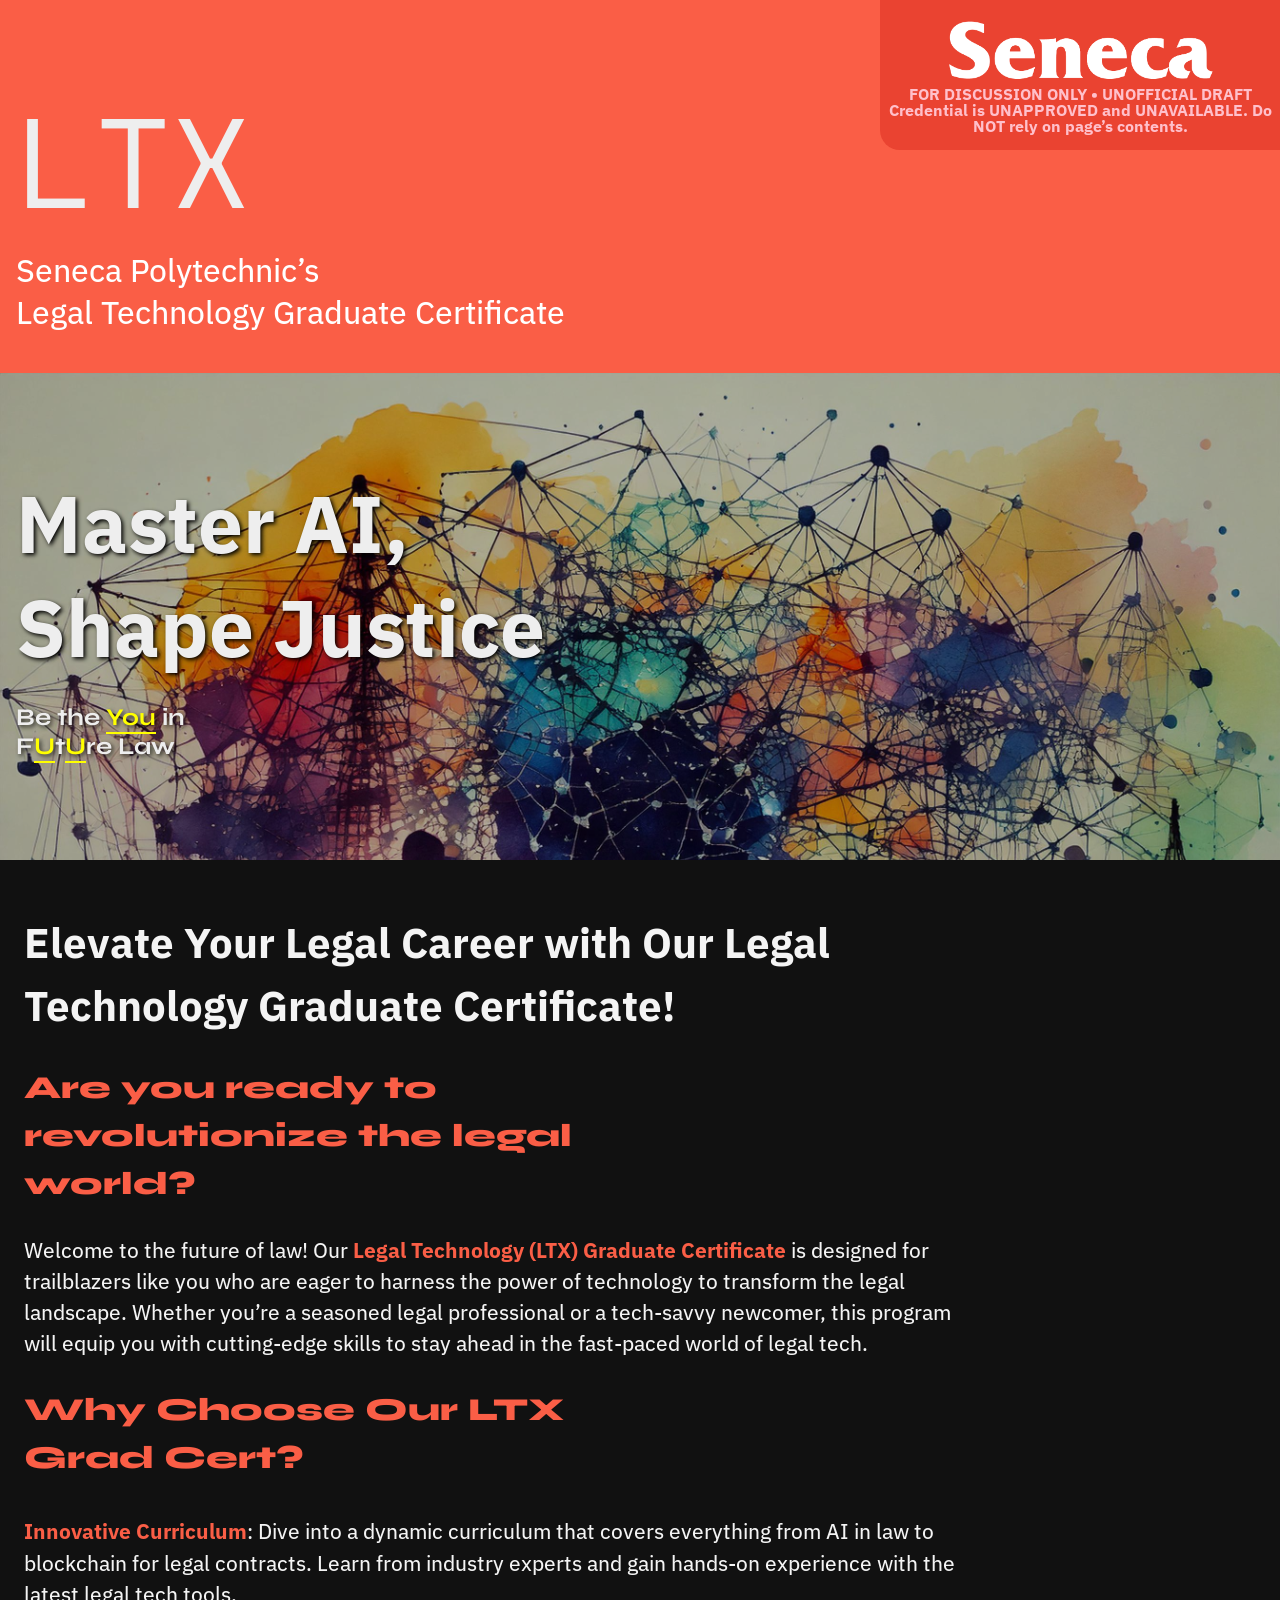
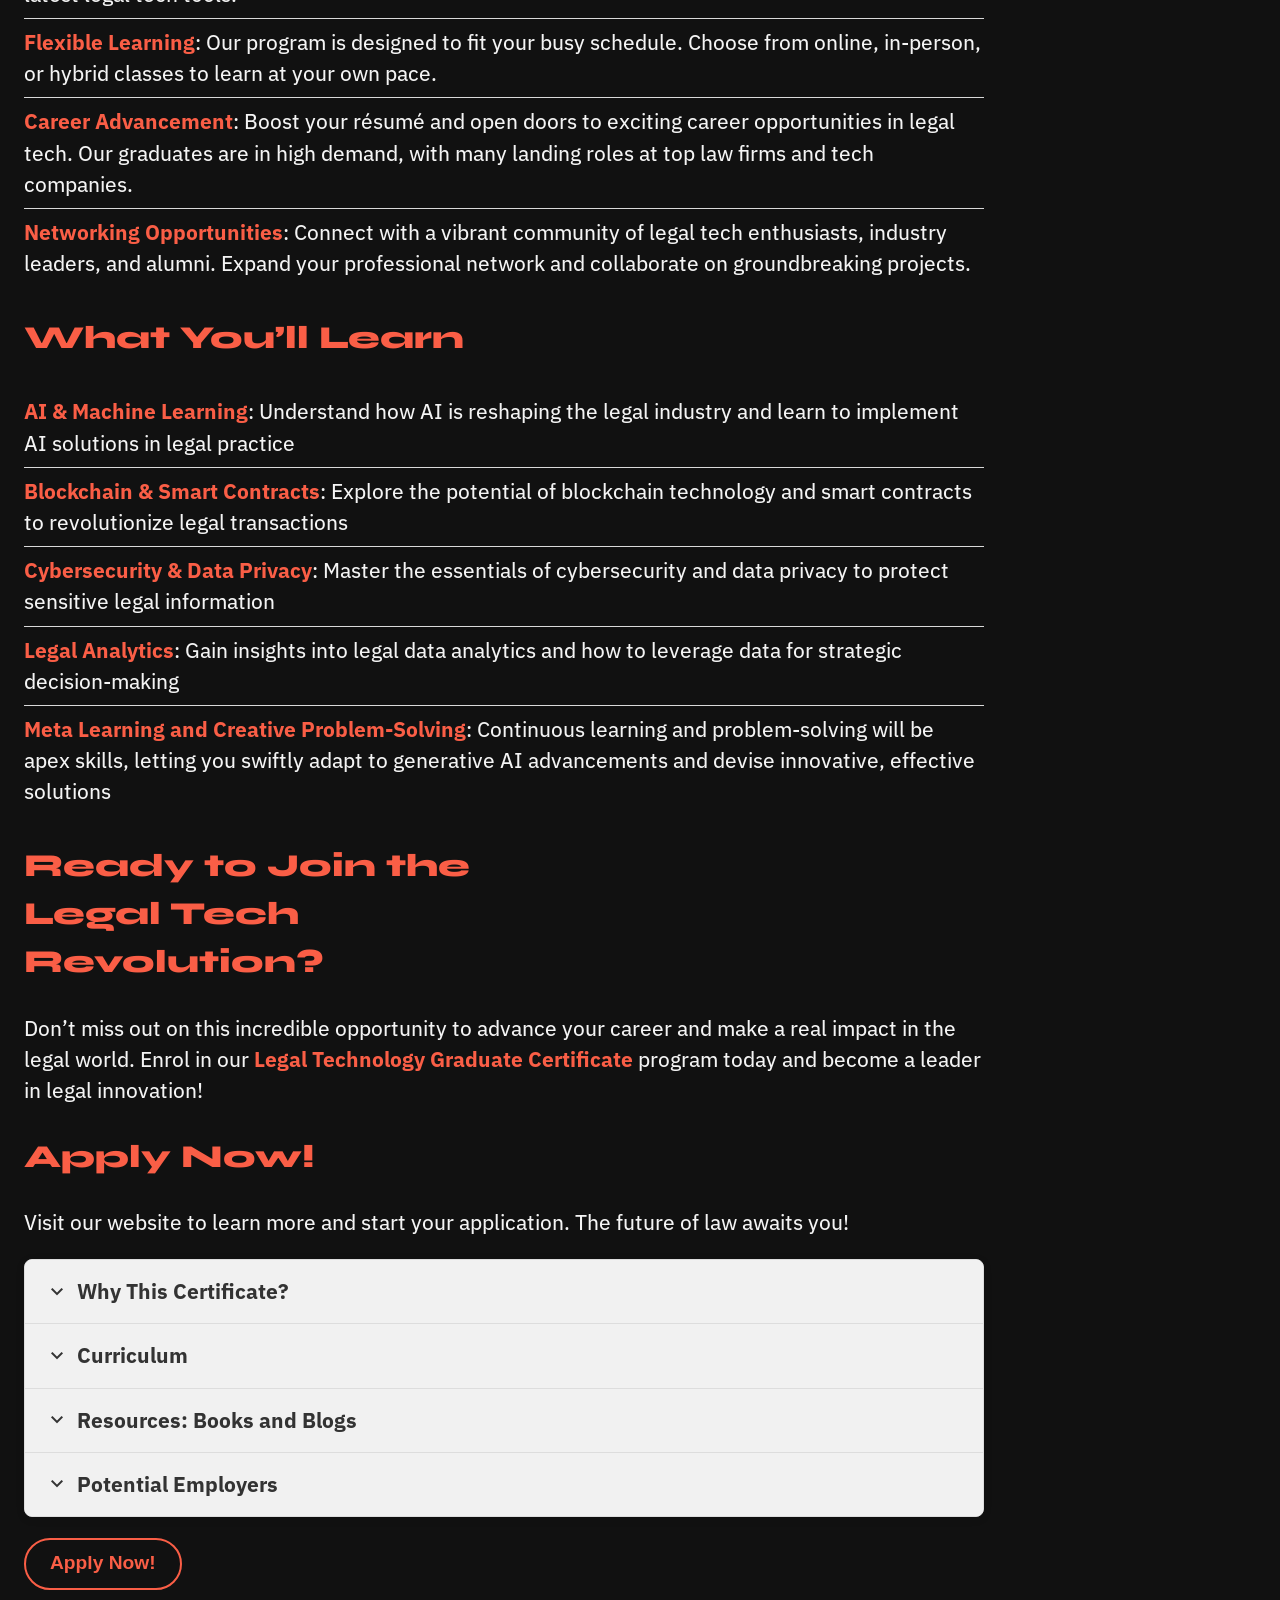
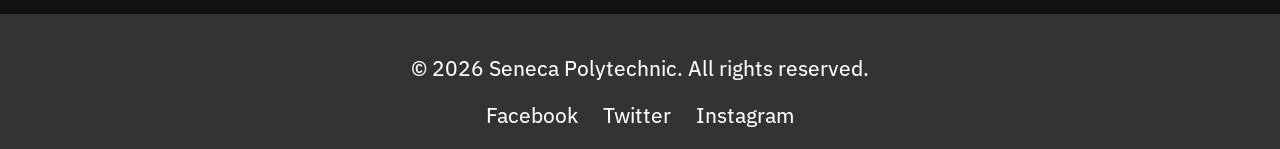
==== commit 84af319f: "fixed top spacing, school div css, course codes and uls in potential employers" ====
--- a/index.html
+++ b/index.html
@@ -16,8 +16,11 @@
     <header>
       <div class="school">
         <img src="grfx/SenecaWhite.png" alt=""><br clear="all"/>
-        <span class="warning">UNOFFICIAL DRAFT. Do NOT rely on its contents. </span>
-      </div>
+        <span class="warning">FOR DISCUSSION ONLY &bullet; UNOFFICIAL DRAFT <br/>
+          Credential is UNAPPROVED and UNAVAILABLE. 
+          Do NOT rely on page’s contents. </span>
+      </div>
+      <div class="spacer">&nbsp;</div>
       <div class="logo">LTX</div>
       <p class="medium">
         Seneca Polytechnic’s <br/>
@@ -223,7 +226,7 @@
     <td><strong>Continuous Learning Strategies</strong><br>Methods for staying updated with advancements in AI and law.<br>Resources and tools for lifelong learning.</td>
   </tr>
   <tr>
-    <td><strong>AIL101</strong><br><span class="icon accent"> schedule </span> 3h</td>
+    <td><strong>LTX101</strong><br><span class="icon accent"> schedule </span> 3h</td>
     <td><strong>Introduction to AI and Law</strong><br>Overview of AI technologies and their applications in the legal field.<br>Basic legal principles and how they intersect with AI.</td>
   </tr>
   <tr>
@@ -239,15 +242,15 @@
     <td><strong>Cyberlaw</strong><br>Legal issues related to internet services and digital communication.<br>Impact of cybercrimes on legal practices.</td>
   </tr>
   <tr>
-    <td><strong>AER202</strong><br><span class="icon accent"> schedule </span> 3h</td>
+    <td><strong>LTX202</strong><br><span class="icon accent"> schedule </span> 3h</td>
     <td><strong>AI Ethics, Privacy, and Regulation</strong><br>Ethical considerations in AI development and deployment.<br>Regulatory landscape for AI technologies.</td>
   </tr>
   <tr>
-    <td><strong>LTI302</strong><br><span class="icon accent"> schedule </span> 3h</td>
+    <td><strong>LTX302</strong><br><span class="icon accent"> schedule </span> 3h</td>
     <td><strong>Legal Technology and Innovation</strong><br>Emerging technologies in the legal industry.<br>Tools and software for legal practice management and e-discovery.</td>
   </tr>
   <tr>
-    <td><strong>ARD303</strong><br><span class="icon accent"> schedule </span> 3h</td>
+    <td><strong>LTX303</strong><br><span class="icon accent"> schedule </span> 3h</td>
     <td><strong>AI Research and Development</strong><br>Methodologies for conducting AI research.<br>Current trends and future directions in AI research.</td>
   </tr>
   <tr>
@@ -259,7 +262,7 @@
     <td><strong>Intellectual Property in the Age of AI</strong><br>Challenges of protecting intellectual property with AI advancements.<br>Case studies on AI-generated content and IP rights.</td>
   </tr>
   <tr>
-    <td><strong>AIP401</strong><br><span class="icon accent"> schedule </span> *</td>
+    <td><strong>LTX401</strong><br><span class="icon accent"> schedule </span> *</td>
     <td><strong>AI Project</strong><br>Capstone project involving the development or analysis of an AI application in the legal field.<br>Collaboration with peers and industry professionals.</td>
   </tr>
 </table>
@@ -362,7 +365,7 @@
   <tr>
     <td><strong>Law Firms</strong></td>
     <td>
-      <ul>
+      <ul class="rule-dark">
         <li>Large Law Firms (e.g., Macfarlanes)</li>
         <li>Boutique Law Firms specializing in technology law or intellectual property</li>
       </ul>
@@ -371,7 +374,7 @@
   <tr>
     <td><strong>Corporate Legal Departments</strong></td>
     <td>
-      <ul>
+      <ul class="rule-dark">
         <li>In-House Legal Teams in corporations</li>
       </ul>
     </td>
@@ -379,7 +382,7 @@
   <tr>
     <td><strong>Legal Technology Companies</strong></td>
     <td>
-      <ul>
+      <ul class="rule-dark">
         <li>Legal Tech Startups</li>
         <li>Established Legal Tech Firms (e.g., Clio, Relativity, Thomson Reuters)</li>
       </ul>
@@ -388,7 +391,7 @@
   <tr>
     <td><strong>Government and Public Sector</strong></td>
     <td>
-      <ul>
+      <ul class="rule-dark">
         <li>Regulatory Bodies (e.g., Law Society of Ontario, Ministry of Labour)</li>
         <li>Judicial and Tribunal Systems</li>
       </ul>
@@ -397,7 +400,7 @@
   <tr>
     <td><strong>Consulting Firms</strong></td>
     <td>
-      <ul>
+      <ul class="rule-dark">
         <li>Legal and Technology Consulting Firms (e.g., Deloitte, PwC, EY)</li>
       </ul>
     </td>
@@ -405,7 +408,7 @@
   <tr>
     <td><strong>Academia and Research</strong></td>
     <td>
-      <ul>
+      <ul class="rule-dark">
         <li>Universities and Research Institutions</li>
       </ul>
     </td>
@@ -413,7 +416,7 @@
   <tr>
     <td><strong>Non-Profit Organizations</strong></td>
     <td>
-      <ul>
+      <ul class="rule-dark">
         <li>Legal Aid Societies</li>
         <li>Charities</li>
         <li>Non-Governmental Organizations (NGOs)</li>
--- a/styles.css
+++ b/styles.css
@@ -51,23 +51,24 @@
     position: fixed;
     top: 0;
     right: 0;  
-    width: 25em;
-    height: 7em;
+    width: clamp(20em, 25em, 33%);
     background-color: rgba(218, 41, 28, 0.5);
     border-radius: 0 0 0 1.25rem;
-    display: flex;
-    align-items: center;
-    justify-content: center;
-    flex-direction: column;
+    text-align: center;
     color: white;
+    font-weight: 700;
     font-size: 1rem;
     padding-top: 1em;
+    padding-bottom: 1em;
     line-height: 1;
 }
 header .school img {
-    max-width: 80%;
+    max-width: 67%;
     padding:0;
     line-height: 1;
+}
+.warning {
+    color: pink;
 }
 
 header a {
@@ -83,6 +84,9 @@
 header a:hover {
     background-color: goldenrod;
     color: #333;
+}
+header .spacer {
+    height: 4.5em;
 }
 strong {
     font-weight: 750;
